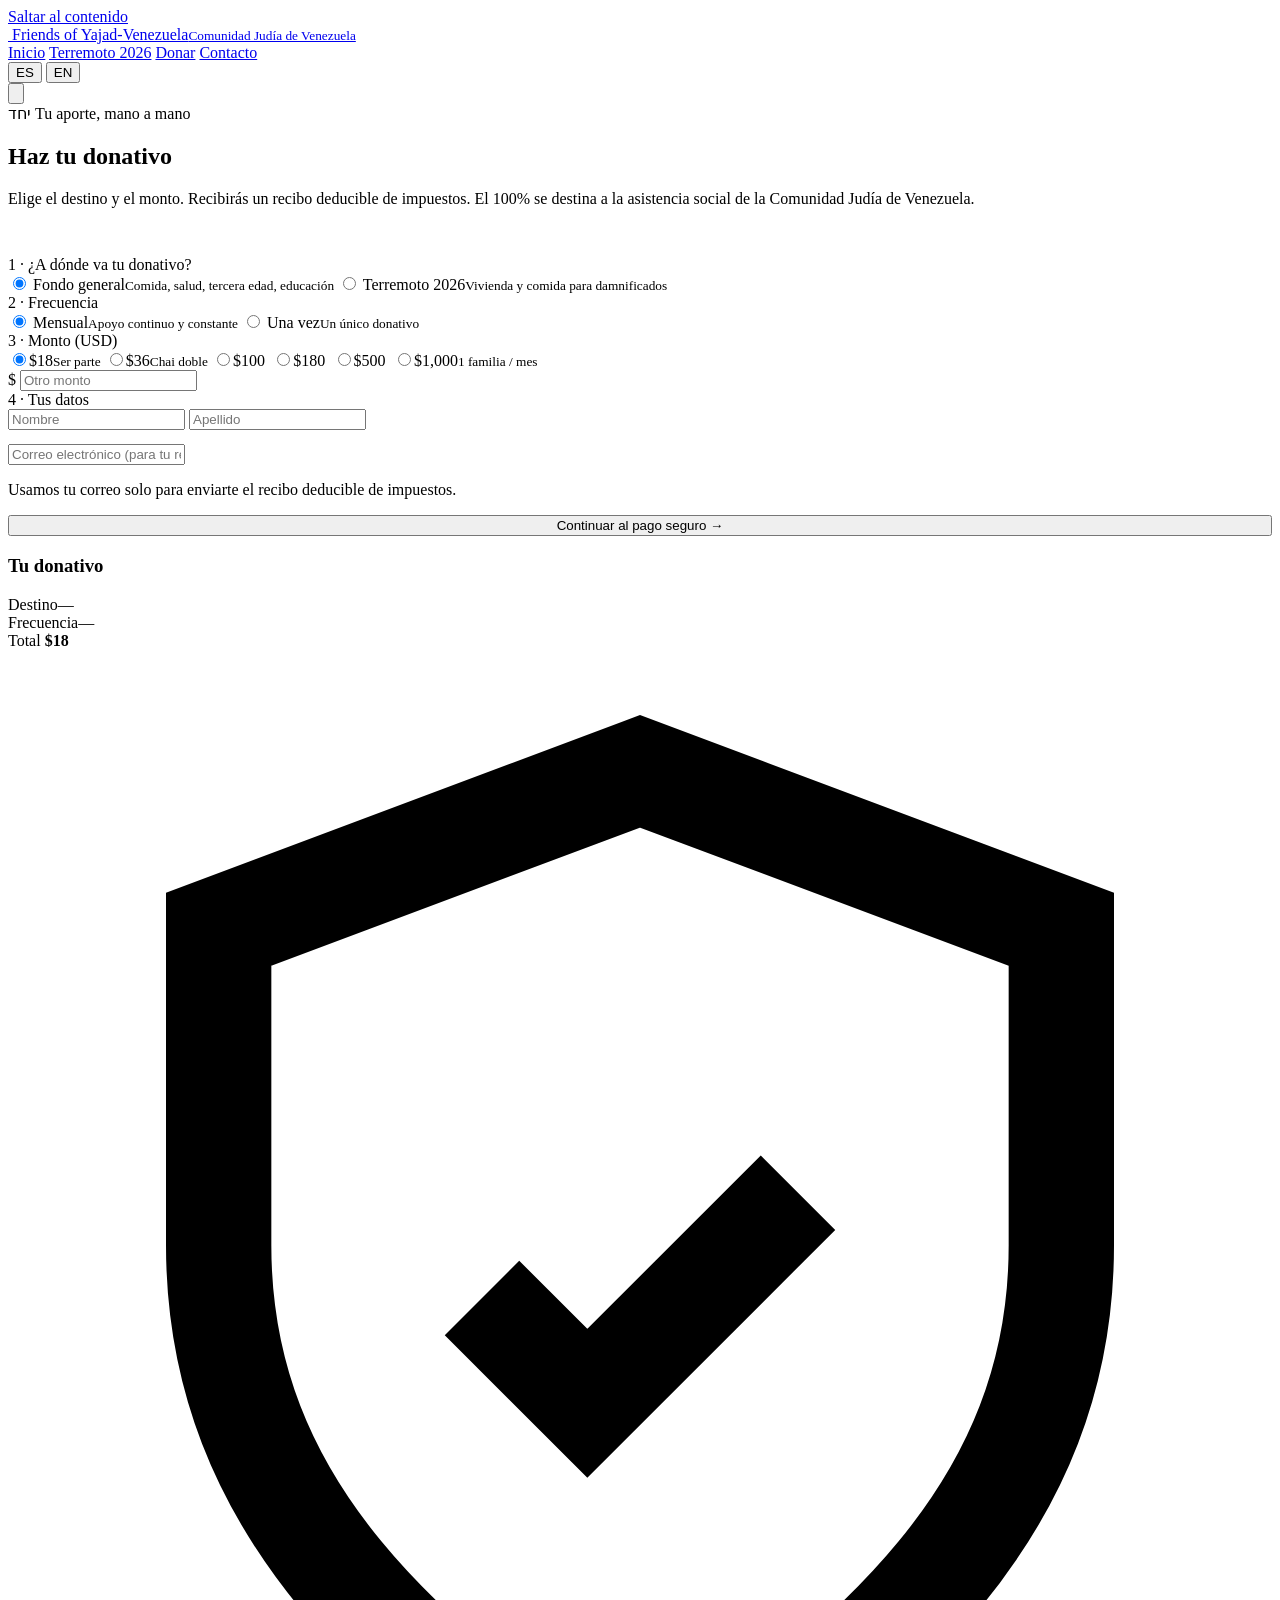
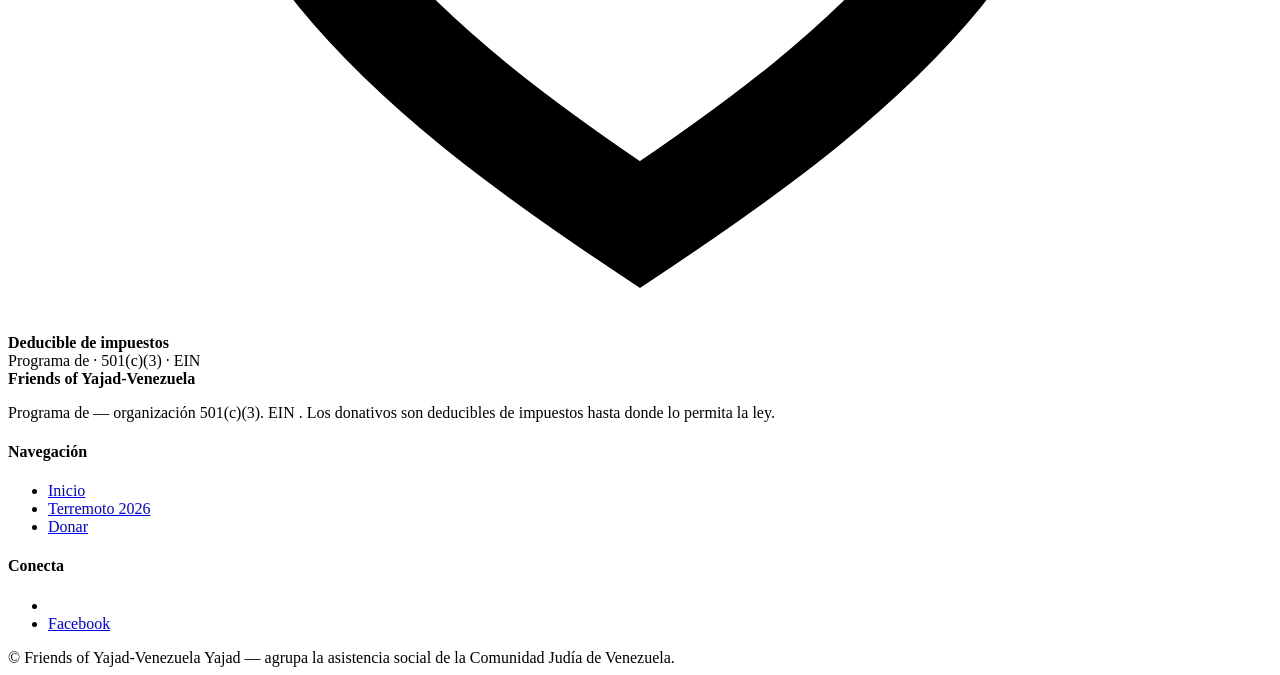
==== donate.html @ 69171a4a "Create donate.html" ====
<!DOCTYPE html>
<html lang="es">
<head>
<meta charset="UTF-8">
<meta name="viewport" content="width=device-width, initial-scale=1">
<title>Donar — Friends of Yajad-Venezuela</title>
<meta name="description" content="Haz tu donativo deducible de impuestos al Fondo General o a la Ayuda de Emergencia por el terremoto de Venezuela 2026. $1,000 sostienen a una familia damnificada por un mes.">
<link rel="icon" href="assets/img/emblem.svg" type="image/svg+xml">
<link rel="preconnect" href="https://fonts.googleapis.com">
<link rel="preconnect" href="https://fonts.gstatic.com" crossorigin>
<link href="https://fonts.googleapis.com/css2?family=Bricolage+Grotesque:opsz,wght@12..96,500;12..96,600;12..96,700&family=Frank+Ruhl+Libre:wght@500;700&family=Inter:wght@400;500;600;700&display=swap" rel="stylesheet">
<link rel="stylesheet" href="assets/css/styles.css">
</head>
<body>
<a class="skip" href="#main" data-i18n="skip">Saltar al contenido</a>

<header class="site-header">
  <div class="wrap site-header__bar">
    <a class="brand" href="index.html" aria-label="Friends of Yajad-Venezuela">
      <img class="brand__emblem" src="assets/img/emblem.svg" alt="">
      <span class="brand__name">Friends of Yajad-Venezuela<small data-i18n="brand.sub">Comunidad Judía de Venezuela</small></span>
    </a>
    <nav class="nav" id="nav">
      <a href="index.html" data-i18n="nav.home">Inicio</a>
      <a href="earthquake.html" data-i18n="nav.quake">Terremoto 2026</a>
      <a href="donate.html" aria-current="page" data-i18n="nav.donate">Donar</a>
      <a href="index.html#contacto" data-i18n="nav.contact">Contacto</a>
    </nav>
    <div class="lang desktop" role="group" aria-label="Idioma / Language">
      <button data-lang="es" aria-pressed="true">ES</button>
      <button data-lang="en" aria-pressed="false">EN</button>
    </div>
    <button class="menu-toggle" id="menuToggle" aria-label="Menú" aria-expanded="false">
      <svg viewBox="0 0 24 24" fill="none" stroke="currentColor" stroke-width="2"><path d="M3 6h18M3 12h18M3 18h18"/></svg>
    </button>
  </div>
</header>

<main id="main">

<section class="section section--sand" style="padding-bottom:0">
  <div class="wrap">
    <div class="section__head reveal" style="margin-bottom:1.6rem">
      <span class="eyebrow"><span class="heb">יחד</span> <span data-i18n="d.eyebrow">Tu aporte, mano a mano</span></span>
      <h2 data-i18n="d.h2">Haz tu donativo</h2>
      <p data-i18n="d.p">Elige el destino y el monto. Recibirás un recibo deducible de impuestos. El 100% se destina a la asistencia social de la Comunidad Judía de Venezuela.</p>
    </div>
  </div>
</section>

<section class="section section--sand" style="padding-top:1.4rem">
  <div class="wrap">
    <div class="donate-shell">

      <!-- FORM -->
      <div class="dform reveal">
        <!-- Fund -->
        <div class="field">
          <span class="lbl" data-i18n="d.fund.lbl">1 · ¿A dónde va tu donativo?</span>
          <div class="segmented segmented--ember">
            <label class="opt">
              <input type="radio" name="fund" value="general" checked>
              <span data-i18n="d.fund.general">Fondo general<small data-i18n="d.fund.general.s">Comida, salud, tercera edad, educación</small></span>
            </label>
            <label class="opt">
              <input type="radio" name="fund" value="earthquake">
              <span data-i18n="d.fund.quake">Terremoto 2026<small data-i18n="d.fund.quake.s">Vivienda y comida para damnificados</small></span>
            </label>
          </div>
        </div>

        <!-- Frequency -->
        <div class="field">
          <span class="lbl" data-i18n="d.freq.lbl">2 · Frecuencia</span>
          <div class="segmented">
            <label class="opt">
              <input type="radio" name="freq" value="monthly" checked>
              <span data-i18n="d.freq.monthly">Mensual<small data-i18n="d.freq.monthly.s">Apoyo continuo y constante</small></span>
            </label>
            <label class="opt">
              <input type="radio" name="freq" value="once">
              <span data-i18n="d.freq.once">Una vez<small data-i18n="d.freq.once.s">Un único donativo</small></span>
            </label>
          </div>
        </div>

        <!-- Amount -->
        <div class="field">
          <span class="lbl" data-i18n="d.amt.lbl">3 · Monto (USD)</span>
          <div class="amounts" id="amounts">
            <label class="amt"><input type="radio" name="amount" value="18" checked><span>$18<small data-i18n="d.amt.18">Ser parte</small></span></label>
            <label class="amt"><input type="radio" name="amount" value="36"><span>$36<small data-i18n="d.amt.36">Chai doble</small></span></label>
            <label class="amt"><input type="radio" name="amount" value="100"><span>$100<small>&nbsp;</small></span></label>
            <label class="amt"><input type="radio" name="amount" value="180"><span>$180<small>&nbsp;</small></span></label>
            <label class="amt"><input type="radio" name="amount" value="500"><span>$500<small>&nbsp;</small></span></label>
            <label class="amt"><input type="radio" name="amount" value="1000"><span>$1,000<small data-i18n="d.amt.1000">1 familia / mes</small></span></label>
          </div>
          <div class="custom-amt">
            <span>$</span>
            <input type="text" id="customAmount" inputmode="decimal" data-i18n-ph="d.amt.custom" placeholder="Otro monto" aria-label="Otro monto">
          </div>
        </div>

        <!-- Donor -->
        <div class="field">
          <span class="lbl" data-i18n="d.donor.lbl">4 · Tus datos</span>
          <div class="grid-2">
            <input type="text" id="firstName" data-i18n-ph="d.donor.first" placeholder="Nombre" aria-label="Nombre">
            <input type="text" id="lastName" data-i18n-ph="d.donor.last" placeholder="Apellido" aria-label="Apellido">
          </div>
          <input type="email" id="email" style="margin-top:.9rem" data-i18n-ph="d.donor.email" placeholder="Correo electrónico (para tu recibo)" aria-label="Correo electrónico">
          <p class="hint" data-i18n="d.donor.hint">Usamos tu correo solo para enviarte el recibo deducible de impuestos.</p>
        </div>

        <button class="btn btn--lg" id="donateBtn" style="width:100%" type="button">
          <span data-i18n="d.submit">Continuar al pago seguro</span> →
        </button>
        <p class="hint" style="text-align:center;margin-top:.8rem" id="provNote"></p>

        <!-- test-mode confirmation -->
        <div id="confirmPanel" hidden style="margin-top:1.2rem;border:1px solid var(--line);border-left:4px solid var(--gold);border-radius:12px;padding:1.1rem 1.2rem;background:var(--paper)">
          <strong data-i18n="d.confirm.t">Vista previa del donativo</strong>
          <p class="hint" id="confirmBody" style="margin:.5rem 0 0"></p>
          <p class="hint" style="margin:.6rem 0 0" data-i18n="d.confirm.note">Esto es una vista previa. Conecta Donorbox o Stripe en assets/js/config.js para activar los pagos reales.</p>
        </div>
      </div>

      <!-- SUMMARY -->
      <aside class="summary">
        <div class="summary__card reveal">
          <h3 data-i18n="d.sum.t">Tu donativo</h3>
          <div class="summary__row"><span data-i18n="d.sum.fund">Destino</span><span id="sumFund">—</span></div>
          <div class="summary__row"><span data-i18n="d.sum.freq">Frecuencia</span><span id="sumFreq">—</span></div>
          <div class="summary__total">
            <span data-i18n="d.sum.total">Total</span>
            <b id="sumTotal">$18</b>
          </div>
          <p class="summary__note" id="sumImpact"></p>
          <div class="summary__tax">
            <svg viewBox="0 0 24 24" fill="none" stroke="currentColor" stroke-width="2"><path d="M12 2 4 5v6c0 5 3.5 8 8 11 4.5-3 8-6 8-11V5l-8-3Z"/><path d="M9 12l2 2 4-4"/></svg>
            <span>
              <strong data-i18n="d.sum.tax.t">Deducible de impuestos</strong><br>
              <span data-i18n="d.sum.tax.b">Programa de</span> <span class="org-legal"></span> · 501(c)(3) · EIN <span class="ein-num"></span>
            </span>
          </div>
        </div>
      </aside>

    </div>
  </div>
</section>

</main>

<footer class="site-footer">
  <div class="wrap">
    <div class="footer__grid">
      <div>
        <div class="footer__brand"><img class="brand__emblem" src="assets/img/emblem.svg" alt=""><b>Friends of Yajad-Venezuela</b></div>
        <p class="footer__tax" data-i18n="footer.tax">Programa de <span class="org-legal"></span> — organización 501(c)(3). EIN <span class="ein-num"></span>. Los donativos son deducibles de impuestos hasta donde lo permita la ley. <span class="org-addr"></span></p>
      </div>
      <div>
        <h4 data-i18n="footer.nav">Navegación</h4>
        <ul>
          <li><a href="index.html" data-i18n="nav.home">Inicio</a></li>
          <li><a href="earthquake.html" data-i18n="nav.quake">Terremoto 2026</a></li>
          <li><a href="donate.html" data-i18n="nav.donate">Donar</a></li>
        </ul>
      </div>
      <div>
        <h4 data-i18n="footer.connect">Conecta</h4>
        <ul>
          <li><a class="org-email" href="#"></a></li>
          <li><a class="org-fb" href="#" target="_blank" rel="noopener">Facebook</a></li>
        </ul>
      </div>
    </div>
    <div class="footer__bottom">
      <span>© <span id="year"></span> Friends of Yajad-Venezuela</span>
      <span data-i18n="footer.tagline">Yajad — agrupa la asistencia social de la Comunidad Judía de Venezuela.</span>
    </div>
  </div>
</footer>

<script src="assets/js/config.js"></script>
<script src="assets/js/app.js"></script>
</body>
</html>
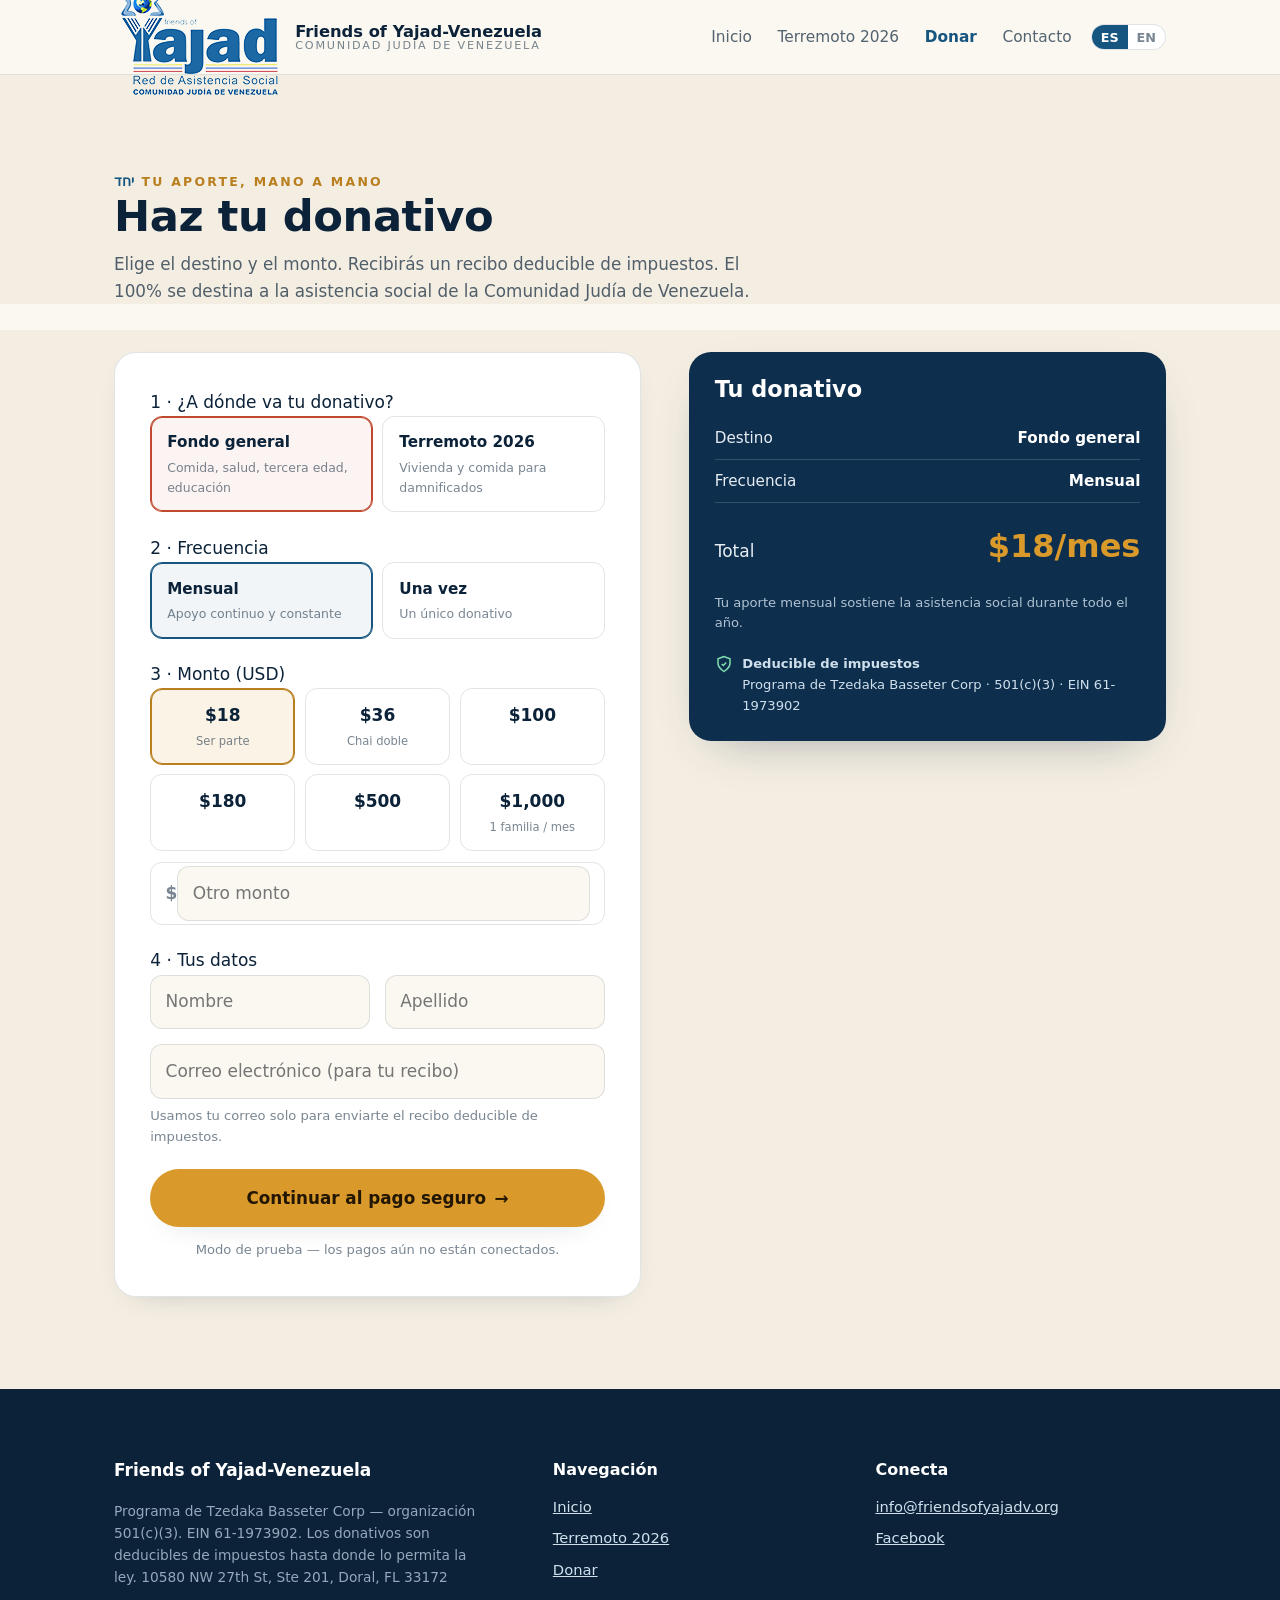
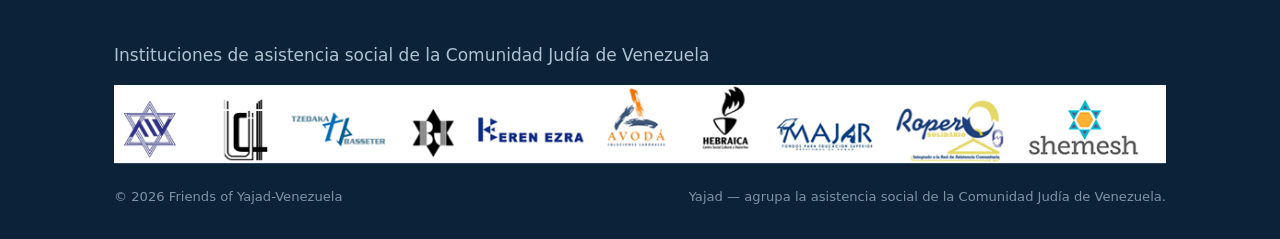
==== commit c95aadae: "Update donate.html" ====
--- a/donate.html
+++ b/donate.html
@@ -17,7 +17,7 @@
 <header class="site-header">
   <div class="wrap site-header__bar">
     <a class="brand" href="index.html" aria-label="Friends of Yajad-Venezuela">
-      <img class="brand__emblem" src="assets/img/emblem.svg" alt="">
+      <img class="brand__logo" src="assets/img/spanish.png" alt="Friends of Yajad-Venezuela">
       <span class="brand__name">Friends of Yajad-Venezuela<small data-i18n="brand.sub">Comunidad Judía de Venezuela</small></span>
     </a>
     <nav class="nav" id="nav">
@@ -156,7 +156,7 @@
   <div class="wrap">
     <div class="footer__grid">
       <div>
-        <div class="footer__brand"><img class="brand__emblem" src="assets/img/emblem.svg" alt=""><b>Friends of Yajad-Venezuela</b></div>
+        <div class="footer__brand"><b>Friends of Yajad-Venezuela</b></div>
         <p class="footer__tax" data-i18n="footer.tax">Programa de <span class="org-legal"></span> — organización 501(c)(3). EIN <span class="ein-num"></span>. Los donativos son deducibles de impuestos hasta donde lo permita la ley. <span class="org-addr"></span></p>
       </div>
       <div>
@@ -175,6 +175,10 @@
         </ul>
       </div>
     </div>
+    <div class="footer__cintillo reveal">
+      <p class="footer__cintillo__label" data-i18n="footer.cintillo">Instituciones de asistencia social de la Comunidad Judía de Venezuela</p>
+      <img src="assets/img/cintillo.png" alt="Logos de las instituciones de asistencia social de la Comunidad Judía de Venezuela">
+    </div>
     <div class="footer__bottom">
       <span>© <span id="year"></span> Friends of Yajad-Venezuela</span>
       <span data-i18n="footer.tagline">Yajad — agrupa la asistencia social de la Comunidad Judía de Venezuela.</span>
--- a/assets/css/styles.css
+++ b/assets/css/styles.css
@@ -0,0 +1,321 @@
+/* =====================================================================
+   Friends of Yajad-Venezuela — visual system
+   Palette grounded in tekhelet (deep community blue), Venezuelan sand,
+   and a single warm tzedakah-gold accent. Ember red is reserved only
+   for earthquake-emergency context.
+   ===================================================================== */
+
+:root{
+  /* Color */
+  --ink:#0B2239;
+  --navy:#0E2E4D;
+  --blue:#16557F;
+  --blue-2:#2A7BB0;
+  --tekhelet:#3E8FC0;
+  --sand:#F4EEE2;
+  --paper:#FBF8F1;
+  --cloud:#FFFFFF;
+  --gold:#D99A2B;
+  --gold-deep:#B97E1E;
+  --ember:#C0492F;
+  --ember-deep:#9C3A24;
+  --ink-70:rgba(11,34,57,.70);
+  --ink-55:rgba(11,34,57,.55);
+  --line:rgba(11,34,57,.12);
+  --line-light:rgba(255,255,255,.16);
+
+  /* Type */
+  --display:'Bricolage Grotesque','Inter',system-ui,sans-serif;
+  --body:'Inter',system-ui,-apple-system,'Segoe UI',sans-serif;
+  --hebrew:'Frank Ruhl Libre',Georgia,serif;
+
+  /* Space */
+  --wrap:1180px;
+  --gut:clamp(20px,5vw,64px);
+  --radius:14px;
+  --radius-lg:22px;
+  --shadow:0 18px 50px -28px rgba(11,34,57,.45);
+  --shadow-soft:0 10px 30px -22px rgba(11,34,57,.4);
+}
+
+*{box-sizing:border-box}
+html{scroll-behavior:smooth}
+@media (prefers-reduced-motion:reduce){html{scroll-behavior:auto}}
+
+body{
+  margin:0;
+  font-family:var(--body);
+  color:var(--ink);
+  background:var(--paper);
+  line-height:1.6;
+  font-size:17px;
+  -webkit-font-smoothing:antialiased;
+  text-rendering:optimizeLegibility;
+}
+
+img{max-width:100%;display:block}
+a{color:inherit}
+button{font-family:inherit}
+
+.wrap{max-width:var(--wrap);margin-inline:auto;padding-inline:var(--gut)}
+
+h1,h2,h3{font-family:var(--display);font-weight:700;line-height:1.05;letter-spacing:-.01em;margin:0}
+h1{font-size:clamp(2.2rem,5.4vw,4.1rem)}
+h2{font-size:clamp(1.7rem,3.6vw,2.7rem)}
+h3{font-size:clamp(1.15rem,2vw,1.4rem);letter-spacing:0}
+p{margin:0 0 1rem}
+
+.eyebrow{
+  font-family:var(--body);
+  font-weight:600;
+  font-size:.78rem;
+  letter-spacing:.18em;
+  text-transform:uppercase;
+  color:var(--gold-deep);
+  display:inline-flex;align-items:center;gap:.6em;
+}
+.eyebrow .heb{font-family:var(--hebrew);font-size:1.1em;letter-spacing:0;color:var(--blue)}
+
+/* ---------- Buttons ---------- */
+.btn{
+  --bg:var(--gold);--fg:#231603;
+  display:inline-flex;align-items:center;justify-content:center;gap:.5em;
+  padding:.85em 1.5em;border-radius:999px;border:1px solid transparent;
+  background:var(--bg);color:var(--fg);
+  font-weight:600;font-size:.98rem;text-decoration:none;cursor:pointer;
+  transition:transform .18s ease, box-shadow .18s ease, background .18s ease;
+  box-shadow:var(--shadow-soft);
+}
+.btn:hover{transform:translateY(-2px);box-shadow:var(--shadow)}
+.btn:active{transform:translateY(0)}
+.btn--ghost{--bg:transparent;--fg:var(--ink);border-color:var(--line);box-shadow:none}
+.btn--ghost:hover{background:rgba(11,34,57,.04);box-shadow:none}
+.btn--light{--bg:var(--cloud);--fg:var(--ink)}
+.btn--ember{--bg:var(--ember);--fg:#fff}
+.btn--lg{padding:1.05em 1.9em;font-size:1.05rem}
+.btn:focus-visible{outline:3px solid var(--tekhelet);outline-offset:3px}
+
+/* ---------- Header ---------- */
+.site-header{
+  position:sticky;top:0;z-index:60;
+  background:rgba(251,248,241,.86);
+  backdrop-filter:saturate(140%) blur(10px);
+  border-bottom:1px solid var(--line);
+}
+.site-header__bar{display:flex;align-items:center;gap:1.2rem;height:74px}
+.brand{display:flex;align-items:center;gap:.7rem;text-decoration:none;margin-right:auto}
+.brand__emblem{width:42px;height:42px;flex:none}
+.brand__name{font-family:var(--display);font-weight:700;font-size:1.02rem;line-height:1.05;color:var(--ink)}
+.brand__name small{display:block;font-family:var(--body);font-weight:500;font-size:.7rem;letter-spacing:.16em;text-transform:uppercase;color:var(--ink-55)}
+
+.nav{display:flex;align-items:center;gap:1.6rem}
+.nav a{text-decoration:none;font-weight:500;font-size:.96rem;color:var(--ink-70);transition:color .15s}
+.nav a:hover,.nav a[aria-current="page"]{color:var(--ink)}
+.nav a[aria-current="page"]{color:var(--blue);font-weight:600}
+
+.lang{display:inline-flex;border:1px solid var(--line);border-radius:999px;overflow:hidden;background:var(--cloud)}
+.lang button{border:0;background:transparent;padding:.34em .7em;font-size:.8rem;font-weight:600;color:var(--ink-55);cursor:pointer}
+.lang button[aria-pressed="true"]{background:var(--blue);color:#fff}
+
+.menu-toggle{display:none;border:1px solid var(--line);background:var(--cloud);border-radius:10px;width:42px;height:42px;cursor:pointer;align-items:center;justify-content:center}
+.menu-toggle svg{width:20px;height:20px}
+
+/* ---------- Emergency strip ---------- */
+.alertbar{background:var(--ember-deep);color:#fff}
+.alertbar a{color:#fff}
+.alertbar__in{display:flex;align-items:center;gap:.9rem;padding:.6rem 0;font-size:.9rem;flex-wrap:wrap}
+.alertbar .pulse{width:9px;height:9px;border-radius:50%;background:#FFD66B;flex:none;box-shadow:0 0 0 0 rgba(255,214,107,.7);animation:pulse 2s infinite}
+@keyframes pulse{0%{box-shadow:0 0 0 0 rgba(255,214,107,.6)}70%{box-shadow:0 0 0 9px rgba(255,214,107,0)}100%{box-shadow:0 0 0 0 rgba(255,214,107,0)}}
+@media (prefers-reduced-motion:reduce){.alertbar .pulse{animation:none}}
+.alertbar strong{font-weight:700}
+.alertbar .alertbar__cta{margin-left:auto;font-weight:600;text-decoration:underline;text-underline-offset:3px}
+
+/* ---------- Hero ---------- */
+.hero{position:relative;background:
+   radial-gradient(120% 90% at 85% -10%, rgba(62,143,192,.20), transparent 60%),
+   linear-gradient(180deg,var(--navy),var(--ink));
+  color:#EAF1F7;overflow:hidden}
+.hero::after{content:"";position:absolute;inset:0;background-image:
+   radial-gradient(rgba(255,255,255,.05) 1px,transparent 1px);
+  background-size:26px 26px;opacity:.5;pointer-events:none}
+.hero__in{position:relative;z-index:1;padding:clamp(48px,9vw,96px) 0 clamp(44px,7vw,80px);display:grid;gap:2.4rem;grid-template-columns:1.15fr .85fr;align-items:center}
+.hero h1{color:#fff;margin:.6rem 0 1.1rem}
+.hero h1 .accent{color:var(--gold);font-style:normal}
+.hero__lede{font-size:clamp(1.02rem,1.6vw,1.18rem);color:#C8D6E2;max-width:46ch;margin-bottom:1.8rem}
+.hero__cta{display:flex;gap:.8rem;flex-wrap:wrap}
+.hero .eyebrow{color:#FFCD6B}
+.hero .eyebrow .heb{color:#9FD0EE}
+
+.trustline{display:flex;align-items:center;gap:.6rem;margin-top:1.8rem;color:#AFC2D2;font-size:.85rem}
+.trustline svg{width:18px;height:18px;flex:none;color:#7FE0B0}
+
+/* Choice cards in hero */
+.paths{display:grid;gap:1rem}
+.path-card{
+  background:rgba(255,255,255,.06);border:1px solid var(--line-light);
+  border-radius:var(--radius-lg);padding:1.3rem 1.4rem;text-decoration:none;color:#fff;
+  display:flex;gap:1rem;align-items:flex-start;transition:transform .2s,border-color .2s,background .2s;
+}
+.path-card:hover{transform:translateY(-3px);border-color:rgba(255,255,255,.4);background:rgba(255,255,255,.1)}
+.path-card__ic{width:46px;height:46px;flex:none;border-radius:12px;display:grid;place-items:center;background:rgba(217,154,43,.18);color:#FFCD6B}
+.path-card--ember .path-card__ic{background:rgba(192,73,47,.22);color:#FF9E86}
+.path-card__ic svg{width:24px;height:24px}
+.path-card h3{font-size:1.08rem;margin-bottom:.2rem}
+.path-card p{margin:0;color:#C2D2DF;font-size:.9rem}
+.path-card__go{margin-left:auto;align-self:center;color:#FFCD6B;font-size:1.4rem;line-height:1}
+
+/* ---------- Generic sections ---------- */
+.section{padding:clamp(54px,8vw,92px) 0}
+.section--sand{background:var(--sand)}
+.section--navy{background:var(--ink);color:#E7EEF4}
+.section--navy h2{color:#fff}
+.section__head{max-width:62ch;margin-bottom:2.6rem}
+.section__head p{color:var(--ink-70);font-size:1.05rem;margin-top:.7rem}
+.section--navy .section__head p{color:#B9CAD8}
+
+/* Impact / where-it-goes grid */
+.cards{display:grid;gap:1.1rem;grid-template-columns:repeat(auto-fit,minmax(220px,1fr))}
+.card{background:var(--cloud);border:1px solid var(--line);border-radius:var(--radius);padding:1.5rem;transition:transform .2s,box-shadow .2s}
+.card:hover{transform:translateY(-3px);box-shadow:var(--shadow-soft)}
+.card .ic{width:44px;height:44px;border-radius:11px;background:rgba(22,85,127,.1);color:var(--blue);display:grid;place-items:center;margin-bottom:1rem}
+.card .ic svg{width:24px;height:24px}
+.card h3{margin-bottom:.4rem}
+.card p{color:var(--ink-70);font-size:.96rem;margin:0}
+
+/* Stat row */
+.stats{display:grid;gap:1.4rem;grid-template-columns:repeat(auto-fit,minmax(160px,1fr));margin-top:.5rem}
+.stat{padding:1.2rem 0;border-top:2px solid var(--gold)}
+.stat__n{font-family:var(--display);font-weight:700;font-size:clamp(2rem,4vw,2.8rem);line-height:1;color:var(--ink)}
+.section--navy .stat__n{color:#fff}
+.section--ember .stat{border-top-color:#FFB59E}
+.stat__l{font-size:.92rem;color:var(--ink-70);margin-top:.5rem}
+.section--navy .stat__l{color:#B9CAD8}
+
+/* Split feature (the $1,000 = a family) */
+.split{display:grid;gap:clamp(1.6rem,4vw,3.4rem);grid-template-columns:1fr 1fr;align-items:center}
+.split__media{border-radius:var(--radius-lg);overflow:hidden;box-shadow:var(--shadow);background:var(--navy)}
+.bigfig{font-family:var(--display);font-weight:700;font-size:clamp(2.6rem,6vw,4rem);color:var(--gold-deep);line-height:1;letter-spacing:-.02em}
+.bigfig small{display:block;font-family:var(--body);font-weight:600;font-size:1rem;letter-spacing:.04em;color:var(--ink-70);margin-top:.5rem}
+
+/* Video */
+.video-frame{position:relative;border-radius:var(--radius-lg);overflow:hidden;box-shadow:var(--shadow);background:#000;aspect-ratio:16/9}
+.video-frame iframe{position:absolute;inset:0;width:100%;height:100%;border:0}
+
+/* Photo gallery placeholders */
+.gallery{display:grid;gap:1rem;grid-template-columns:repeat(auto-fit,minmax(200px,1fr))}
+.gallery figure{margin:0;border-radius:var(--radius);overflow:hidden;border:1px solid var(--line);background:var(--cloud)}
+.gallery img,.gallery .ph{display:block;width:100%;aspect-ratio:4/3;object-fit:cover}
+.gallery figcaption{padding:.7rem .9rem;font-size:.85rem;color:var(--ink-70)}
+
+/* Tax / trust badge block */
+.taxbadge{display:flex;gap:1.1rem;align-items:flex-start;background:var(--cloud);border:1px solid var(--line);
+  border-left:4px solid var(--gold);border-radius:var(--radius);padding:1.3rem 1.4rem}
+.taxbadge svg{width:30px;height:30px;flex:none;color:var(--gold-deep)}
+.taxbadge h3{font-size:1.05rem;margin-bottom:.3rem}
+.taxbadge p{margin:0;font-size:.92rem;color:var(--ink-70)}
+.taxbadge .ein{font-weight:600;color:var(--ink)}
+
+/* Contact people */
+.people{display:grid;gap:.8rem;grid-template-columns:repeat(auto-fit,minmax(200px,1fr))}
+.person{background:var(--cloud);border:1px solid var(--line);border-radius:var(--radius);padding:1.1rem 1.2rem}
+.person b{display:block}
+.person a{color:var(--blue);text-decoration:none;font-weight:500}
+.person a:hover{text-decoration:underline}
+
+/* ---------- Footer ---------- */
+.site-footer{background:var(--ink);color:#AFC2D2;padding:clamp(44px,6vw,68px) 0 2rem}
+.site-footer a{color:#CFE0EC}
+.footer__grid{display:grid;gap:2rem;grid-template-columns:1.4fr 1fr 1fr;margin-bottom:2.4rem}
+.footer__grid h4{font-family:var(--display);color:#fff;font-size:1rem;margin:0 0 .8rem}
+.footer__grid ul{list-style:none;margin:0;padding:0;display:grid;gap:.5rem;font-size:.92rem}
+.footer__brand{display:flex;align-items:center;gap:.7rem;margin-bottom:1rem}
+.footer__brand .brand__emblem{width:40px;height:40px}
+.footer__brand b{color:#fff;font-family:var(--display)}
+.footer__tax{font-size:.86rem;line-height:1.6;color:#94A9BA;max-width:42ch}
+.footer__bottom{border-top:1px solid var(--line-light);padding-top:1.4rem;display:flex;gap:1rem;justify-content:space-between;flex-wrap:wrap;font-size:.82rem;color:#7E94A6}
+
+/* =====================================================================
+   Earthquake page accents
+   ===================================================================== */
+.hero--quake{background:
+   radial-gradient(130% 100% at 80% -10%, rgba(192,73,47,.30), transparent 55%),
+   linear-gradient(180deg,#2A1410,#170A08)}
+.hero--quake .eyebrow{color:#FFB59E}
+.hero--quake h1 .accent{color:#FFB59E}
+.hero--quake .trustline svg{color:#FFD66B}
+.section--ember{background:linear-gradient(180deg,#FBF1EC,#F8E9E2)}
+.quake-date{display:inline-flex;align-items:center;gap:.6rem;background:rgba(255,255,255,.08);
+  border:1px solid var(--line-light);border-radius:999px;padding:.4em 1em;font-size:.85rem;color:#FFD9CC;font-weight:600}
+
+/* =====================================================================
+   Donation form
+   ===================================================================== */
+.donate-shell{display:grid;gap:clamp(1.6rem,4vw,3rem);grid-template-columns:1.05fr .95fr;align-items:start}
+@media (max-width:920px){.donate-shell{grid-template-columns:1fr}}
+
+.dform{background:var(--cloud);border:1px solid var(--line);border-radius:var(--radius-lg);padding:clamp(1.4rem,3vw,2.2rem);box-shadow:var(--shadow-soft)}
+.dform .field{margin-bottom:1.4rem}
+.dform label.lbl{display:block;font-weight:600;font-size:.92rem;margin-bottom:.6rem}
+.dform .hint{font-size:.82rem;color:var(--ink-55);margin:.4rem 0 0}
+
+.segmented{display:grid;grid-template-columns:1fr 1fr;gap:.6rem}
+.segmented .opt{position:relative}
+.segmented input{position:absolute;opacity:0;inset:0;cursor:pointer}
+.segmented .opt span{display:flex;flex-direction:column;gap:.2rem;border:1.5px solid var(--line);border-radius:12px;padding:.85rem 1rem;cursor:pointer;transition:.15s;font-size:.95rem;font-weight:600}
+.segmented .opt span small{font-weight:500;color:var(--ink-55);font-size:.78rem}
+.segmented input:checked + span{border-color:var(--blue);background:rgba(22,85,127,.06);box-shadow:inset 0 0 0 1px var(--blue)}
+.segmented input:focus-visible + span{outline:3px solid var(--tekhelet);outline-offset:2px}
+.segmented--ember input:checked + span{border-color:var(--ember);background:rgba(192,73,47,.06);box-shadow:inset 0 0 0 1px var(--ember)}
+
+.amounts{display:grid;grid-template-columns:repeat(3,1fr);gap:.6rem}
+@media (max-width:480px){.amounts{grid-template-columns:repeat(2,1fr)}}
+.amt{position:relative}
+.amt input{position:absolute;opacity:0;inset:0;cursor:pointer}
+.amt span{display:block;text-align:center;border:1.5px solid var(--line);border-radius:12px;padding:.8rem .4rem;font-weight:700;cursor:pointer;transition:.15s}
+.amt span small{display:block;font-weight:500;font-size:.72rem;color:var(--ink-55);margin-top:.2rem}
+.amt input:checked + span{border-color:var(--gold-deep);background:rgba(217,154,43,.12);box-shadow:inset 0 0 0 1px var(--gold-deep)}
+.amt input:focus-visible + span{outline:3px solid var(--tekhelet);outline-offset:2px}
+
+.custom-amt{display:flex;align-items:center;border:1.5px solid var(--line);border-radius:12px;padding:.2rem .9rem;margin-top:.7rem}
+.custom-amt span{font-weight:700;color:var(--ink-55)}
+.custom-amt input{border:0;outline:0;font:inherit;font-weight:700;font-size:1.1rem;padding:.7rem .5rem;width:100%;background:transparent}
+
+.dform input[type=text],.dform input[type=email]{
+  width:100%;border:1.5px solid var(--line);border-radius:12px;padding:.8rem .9rem;font:inherit;background:var(--paper)}
+.dform input:focus{outline:0;border-color:var(--blue);box-shadow:0 0 0 3px rgba(62,143,192,.25)}
+.grid-2{display:grid;grid-template-columns:1fr 1fr;gap:.9rem}
+@media (max-width:480px){.grid-2{grid-template-columns:1fr}}
+
+.summary{position:sticky;top:90px}
+.summary__card{background:var(--navy);color:#E7EEF4;border-radius:var(--radius-lg);padding:1.6rem;box-shadow:var(--shadow)}
+.summary__card h3{color:#fff;margin-bottom:1rem}
+.summary__row{display:flex;justify-content:space-between;gap:1rem;padding:.55rem 0;border-bottom:1px solid var(--line-light);font-size:.95rem}
+.summary__row span:last-child{font-weight:600;color:#fff;text-align:right}
+.summary__total{display:flex;justify-content:space-between;align-items:baseline;margin:1.1rem 0 1.3rem}
+.summary__total b{font-family:var(--display);font-size:2rem;color:var(--gold)}
+.summary__note{font-size:.82rem;color:#AFC2D2;margin-top:1rem;line-height:1.55}
+.summary__tax{display:flex;gap:.6rem;align-items:flex-start;margin-top:1.2rem;font-size:.82rem;color:#CFE0EC}
+.summary__tax svg{width:18px;height:18px;flex:none;color:#7FE0B0;margin-top:2px}
+
+/* ---------- Responsive ---------- */
+@media (max-width:900px){
+  .hero__in{grid-template-columns:1fr}
+  .split{grid-template-columns:1fr}
+  .footer__grid{grid-template-columns:1fr 1fr}
+}
+@media (max-width:760px){
+  .nav,.site-header__bar > a.btn{display:none}
+  .menu-toggle{display:inline-flex}
+  .lang.desktop{margin-left:auto}
+  .nav.open{display:flex;position:absolute;top:74px;left:0;right:0;flex-direction:column;align-items:flex-start;
+    gap:1rem;background:var(--paper);border-bottom:1px solid var(--line);padding:1.2rem var(--gut)}
+  .footer__grid{grid-template-columns:1fr}
+  .alertbar__cta{margin-left:0;width:100%}
+}
+
+.skip{position:absolute;left:-999px;top:0;background:var(--gold);color:#231603;padding:.6em 1em;border-radius:0 0 8px 0;z-index:100}
+.skip:focus{left:0}
+
+.reveal{opacity:0;transform:translateY(18px);transition:opacity .6s ease,transform .6s ease}
+.reveal.in{opacity:1;transform:none}
+@media (prefers-reduced-motion:reduce){.reveal{opacity:1;transform:none;transition:none}}
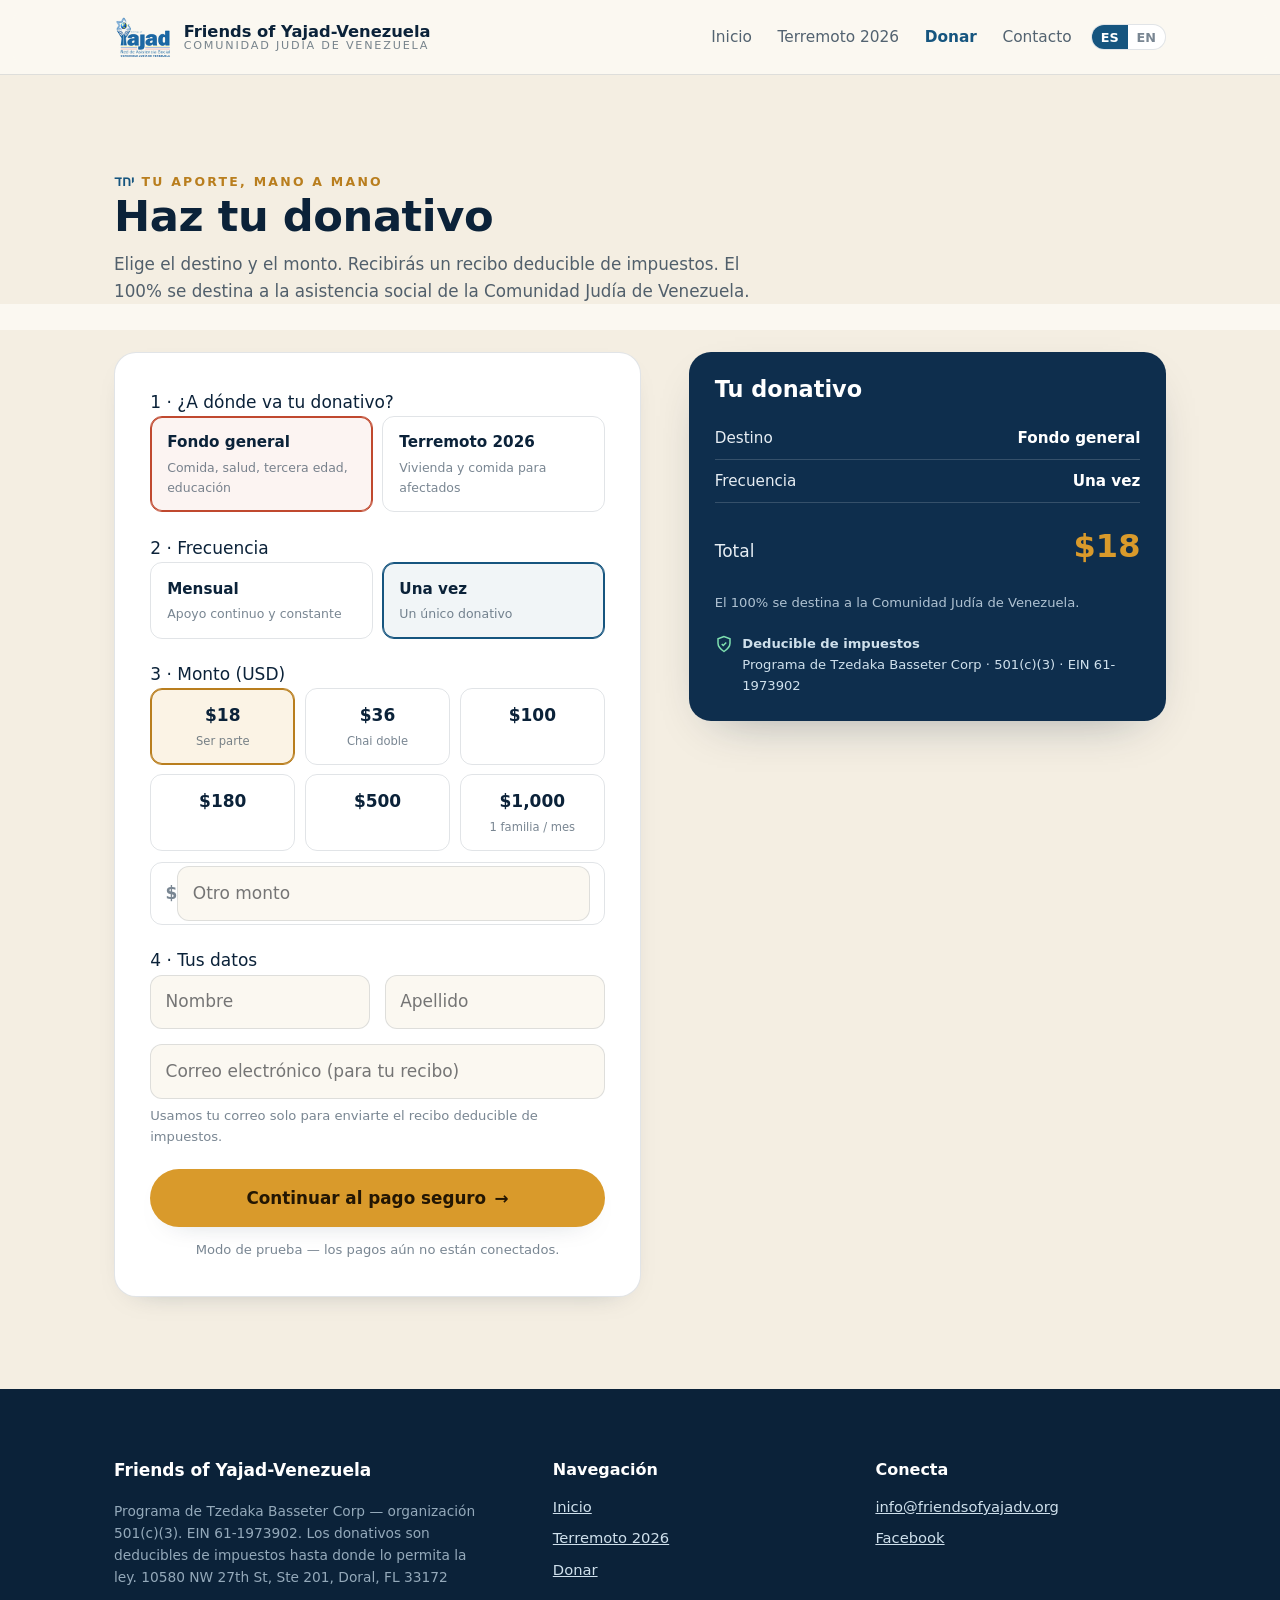
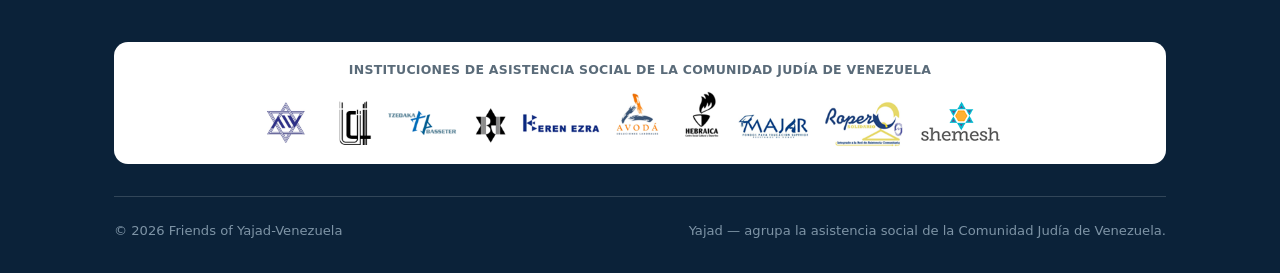
==== commit 43d3142d: "Update donate.html" ====
--- a/donate.html
+++ b/donate.html
@@ -4,7 +4,7 @@
 <meta charset="UTF-8">
 <meta name="viewport" content="width=device-width, initial-scale=1">
 <title>Donar — Friends of Yajad-Venezuela</title>
-<meta name="description" content="Haz tu donativo deducible de impuestos al Fondo General o a la Ayuda de Emergencia por el terremoto de Venezuela 2026. $1,000 sostienen a una familia damnificada por un mes.">
+<meta name="description" content="Haz tu donativo deducible de impuestos al Fondo General o a la Ayuda de Emergencia por el terremoto de Venezuela 2026. $1,000 sostienen a una familia afectada por un mes.">
 <link rel="icon" href="assets/img/emblem.svg" type="image/svg+xml">
 <link rel="preconnect" href="https://fonts.googleapis.com">
 <link rel="preconnect" href="https://fonts.gstatic.com" crossorigin>
@@ -64,7 +64,7 @@
             </label>
             <label class="opt">
               <input type="radio" name="fund" value="earthquake">
-              <span data-i18n="d.fund.quake">Terremoto 2026<small data-i18n="d.fund.quake.s">Vivienda y comida para damnificados</small></span>
+              <span data-i18n="d.fund.quake">Terremoto 2026<small data-i18n="d.fund.quake.s">Vivienda y comida para afectados</small></span>
             </label>
           </div>
         </div>
@@ -74,11 +74,11 @@
           <span class="lbl" data-i18n="d.freq.lbl">2 · Frecuencia</span>
           <div class="segmented">
             <label class="opt">
-              <input type="radio" name="freq" value="monthly" checked>
+              <input type="radio" name="freq" value="monthly">
               <span data-i18n="d.freq.monthly">Mensual<small data-i18n="d.freq.monthly.s">Apoyo continuo y constante</small></span>
             </label>
             <label class="opt">
-              <input type="radio" name="freq" value="once">
+              <input type="radio" name="freq" value="once" checked>
               <span data-i18n="d.freq.once">Una vez<small data-i18n="d.freq.once.s">Un único donativo</small></span>
             </label>
           </div>
@@ -112,16 +112,24 @@
           <p class="hint" data-i18n="d.donor.hint">Usamos tu correo solo para enviarte el recibo deducible de impuestos.</p>
         </div>
 
+        <!-- Card (Stripe Elements) — appears only when card payments are enabled -->
+        <div class="field" id="cardField" hidden>
+          <span class="lbl" data-i18n="d.card.lbl">5 · Tarjeta</span>
+          <div id="paymentElement"></div>
+          <p class="hint" id="cardError" role="alert" style="color:var(--ember);margin:.55rem 0 0"></p>
+          <p class="hint" style="margin-top:.55rem">🔒 <span data-i18n="d.card.secure">Pago seguro procesado por Stripe. Los datos de tu tarjeta nunca pasan por nuestros servidores.</span></p>
+        </div>
+
         <button class="btn btn--lg" id="donateBtn" style="width:100%" type="button">
-          <span data-i18n="d.submit">Continuar al pago seguro</span> →
+          <span>Continuar al pago seguro</span> →
         </button>
         <p class="hint" style="text-align:center;margin-top:.8rem" id="provNote"></p>
 
-        <!-- test-mode confirmation -->
+        <!-- success / test-mode confirmation -->
         <div id="confirmPanel" hidden style="margin-top:1.2rem;border:1px solid var(--line);border-left:4px solid var(--gold);border-radius:12px;padding:1.1rem 1.2rem;background:var(--paper)">
-          <strong data-i18n="d.confirm.t">Vista previa del donativo</strong>
+          <strong id="confirmTitle" data-i18n="d.confirm.t">Vista previa del donativo</strong>
           <p class="hint" id="confirmBody" style="margin:.5rem 0 0"></p>
-          <p class="hint" style="margin:.6rem 0 0" data-i18n="d.confirm.note">Esto es una vista previa. Conecta Donorbox o Stripe en assets/js/config.js para activar los pagos reales.</p>
+          <p class="hint" id="confirmNote" style="margin:.6rem 0 0" data-i18n="d.confirm.note">Esto es una vista previa. Conecta Stripe en assets/js/config.js para activar los pagos reales.</p>
         </div>
       </div>
 
--- a/assets/css/styles.css
+++ b/assets/css/styles.css
@@ -105,6 +105,7 @@
 .site-header__bar{display:flex;align-items:center;gap:1.2rem;height:74px}
 .brand{display:flex;align-items:center;gap:.7rem;text-decoration:none;margin-right:auto}
 .brand__emblem{width:42px;height:42px;flex:none}
+.brand__logo{height:44px;width:auto;max-width:210px;flex:none;object-fit:contain;display:block}
 .brand__name{font-family:var(--display);font-weight:700;font-size:1.02rem;line-height:1.05;color:var(--ink)}
 .brand__name small{display:block;font-family:var(--body);font-weight:500;font-size:.7rem;letter-spacing:.16em;text-transform:uppercase;color:var(--ink-55)}
 
@@ -232,6 +233,9 @@
 .footer__brand .brand__emblem{width:40px;height:40px}
 .footer__brand b{color:#fff;font-family:var(--display)}
 .footer__tax{font-size:.86rem;line-height:1.6;color:#94A9BA;max-width:42ch}
+.footer__cintillo{margin:0 0 2rem;padding:1.1rem 1.2rem;background:#fff;border-radius:var(--radius);text-align:center}
+.footer__cintillo__label{margin:0 0 .7rem;font-size:.78rem;letter-spacing:.02em;text-transform:uppercase;color:#5A6B79;font-weight:600}
+.footer__cintillo img{display:block;width:100%;max-width:760px;height:auto;margin:0 auto}
 .footer__bottom{border-top:1px solid var(--line-light);padding-top:1.4rem;display:flex;gap:1rem;justify-content:space-between;flex-wrap:wrap;font-size:.82rem;color:#7E94A6}
 
 /* =====================================================================
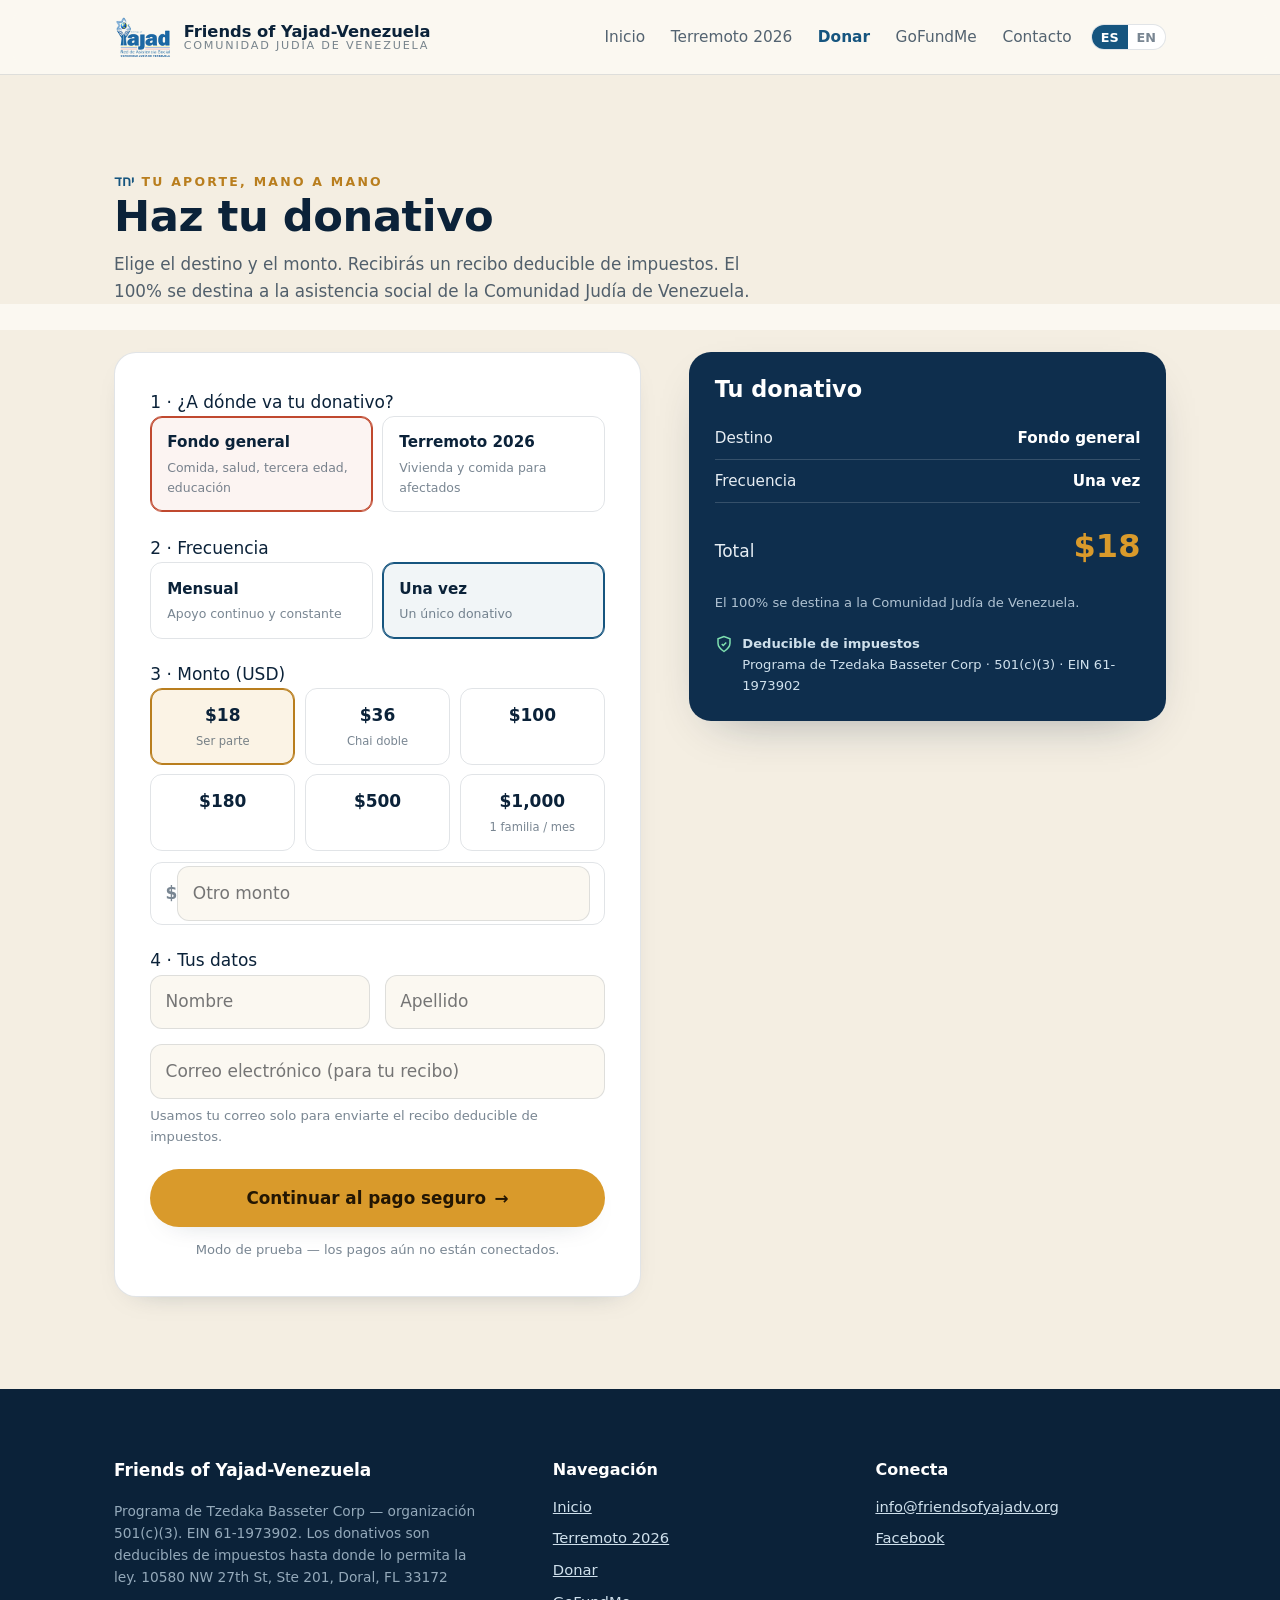
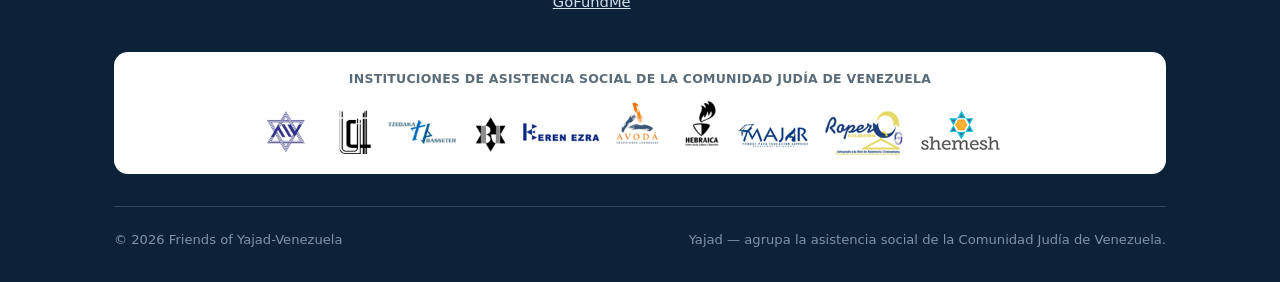
==== commit 8214759b: "Update donate.html" ====
--- a/donate.html
+++ b/donate.html
@@ -24,6 +24,7 @@
       <a href="index.html" data-i18n="nav.home">Inicio</a>
       <a href="earthquake.html" data-i18n="nav.quake">Terremoto 2026</a>
       <a href="donate.html" aria-current="page" data-i18n="nav.donate">Donar</a>
+      <a href="gofundme.html">GoFundMe</a>
       <a href="index.html#contacto" data-i18n="nav.contact">Contacto</a>
     </nav>
     <div class="lang desktop" role="group" aria-label="Idioma / Language">
@@ -173,6 +174,7 @@
           <li><a href="index.html" data-i18n="nav.home">Inicio</a></li>
           <li><a href="earthquake.html" data-i18n="nav.quake">Terremoto 2026</a></li>
           <li><a href="donate.html" data-i18n="nav.donate">Donar</a></li>
+          <li><a href="gofundme.html">GoFundMe</a></li>
         </ul>
       </div>
       <div>
--- a/assets/css/styles.css
+++ b/assets/css/styles.css
@@ -139,11 +139,12 @@
 .hero::after{content:"";position:absolute;inset:0;background-image:
    radial-gradient(rgba(255,255,255,.05) 1px,transparent 1px);
   background-size:26px 26px;opacity:.5;pointer-events:none}
-.hero__in{position:relative;z-index:1;padding:clamp(48px,9vw,96px) 0 clamp(44px,7vw,80px);display:grid;gap:2.4rem;grid-template-columns:1.15fr .85fr;align-items:center}
+.hero__in{position:relative;z-index:1;padding-block:clamp(48px,9vw,96px) clamp(44px,7vw,80px);display:grid;gap:2.4rem;grid-template-columns:1.15fr .85fr;align-items:center}
 .hero h1{color:#fff;margin:.6rem 0 1.1rem}
 .hero h1 .accent{color:var(--gold);font-style:normal}
 .hero__lede{font-size:clamp(1.02rem,1.6vw,1.18rem);color:#C8D6E2;max-width:46ch;margin-bottom:1.8rem}
 .hero__cta{display:flex;gap:.8rem;flex-wrap:wrap}
+.cta-row{display:flex;gap:.8rem;flex-wrap:wrap;justify-content:center}
 .hero .eyebrow{color:#FFCD6B}
 .hero .eyebrow .heb{color:#9FD0EE}
 
